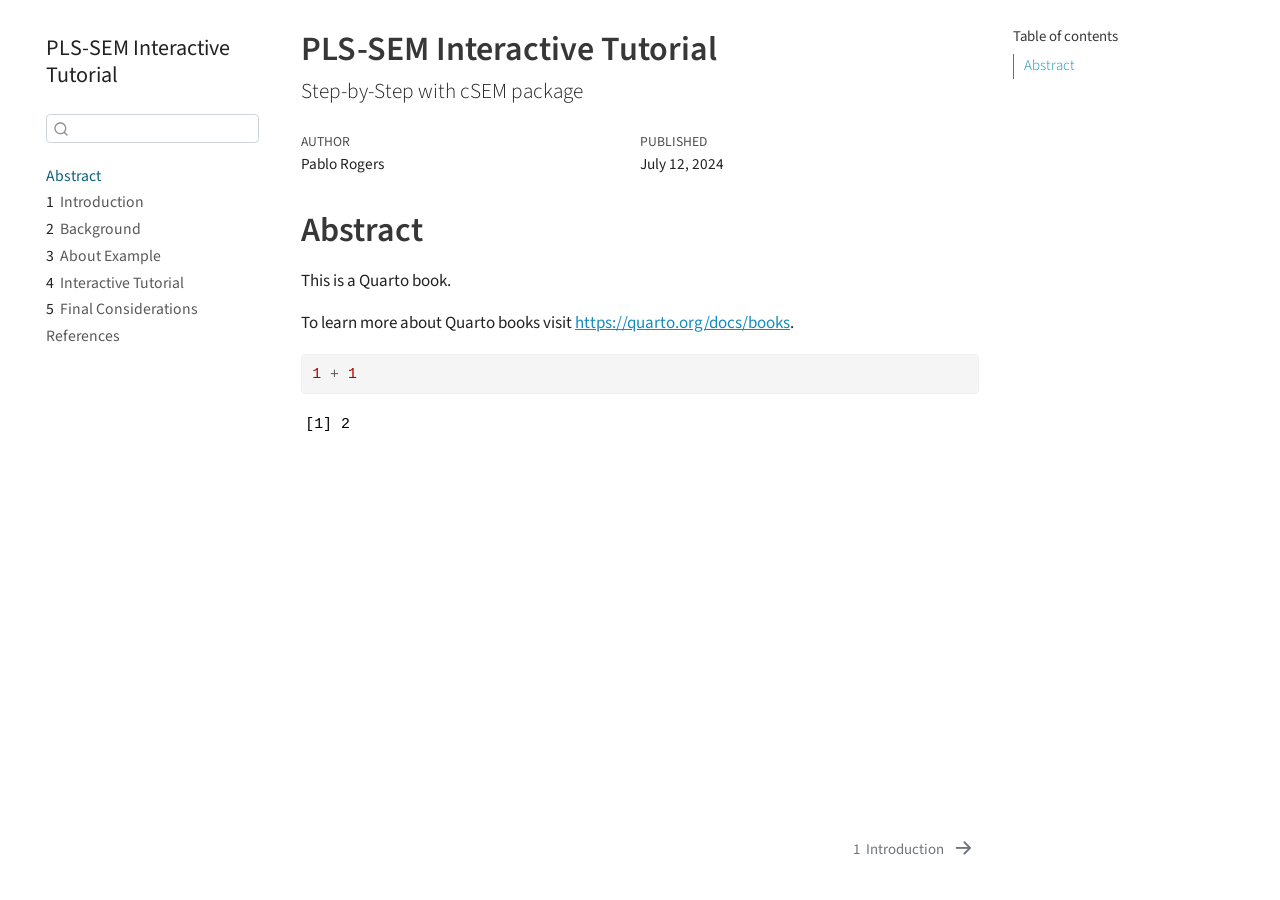
==== _book/index.html @ 88f8410c "Article structure" ====
<!DOCTYPE html>
<html xmlns="http://www.w3.org/1999/xhtml" lang="en" xml:lang="en"><head>

<meta charset="utf-8">
<meta name="generator" content="quarto-1.3.450">

<meta name="viewport" content="width=device-width, initial-scale=1.0, user-scalable=yes">

<meta name="author" content="Pablo Rogers">
<meta name="dcterms.date" content="2024-07-12">

<title>PLS-SEM Interactive Tutorial</title>
<style>
code{white-space: pre-wrap;}
span.smallcaps{font-variant: small-caps;}
div.columns{display: flex; gap: min(4vw, 1.5em);}
div.column{flex: auto; overflow-x: auto;}
div.hanging-indent{margin-left: 1.5em; text-indent: -1.5em;}
ul.task-list{list-style: none;}
ul.task-list li input[type="checkbox"] {
  width: 0.8em;
  margin: 0 0.8em 0.2em -1em; /* quarto-specific, see https://github.com/quarto-dev/quarto-cli/issues/4556 */ 
  vertical-align: middle;
}
/* CSS for syntax highlighting */
pre > code.sourceCode { white-space: pre; position: relative; }
pre > code.sourceCode > span { display: inline-block; line-height: 1.25; }
pre > code.sourceCode > span:empty { height: 1.2em; }
.sourceCode { overflow: visible; }
code.sourceCode > span { color: inherit; text-decoration: inherit; }
div.sourceCode { margin: 1em 0; }
pre.sourceCode { margin: 0; }
@media screen {
div.sourceCode { overflow: auto; }
}
@media print {
pre > code.sourceCode { white-space: pre-wrap; }
pre > code.sourceCode > span { text-indent: -5em; padding-left: 5em; }
}
pre.numberSource code
  { counter-reset: source-line 0; }
pre.numberSource code > span
  { position: relative; left: -4em; counter-increment: source-line; }
pre.numberSource code > span > a:first-child::before
  { content: counter(source-line);
    position: relative; left: -1em; text-align: right; vertical-align: baseline;
    border: none; display: inline-block;
    -webkit-touch-callout: none; -webkit-user-select: none;
    -khtml-user-select: none; -moz-user-select: none;
    -ms-user-select: none; user-select: none;
    padding: 0 4px; width: 4em;
  }
pre.numberSource { margin-left: 3em;  padding-left: 4px; }
div.sourceCode
  {   }
@media screen {
pre > code.sourceCode > span > a:first-child::before { text-decoration: underline; }
}
</style>


<script src="site_libs/quarto-nav/quarto-nav.js"></script>
<script src="site_libs/quarto-nav/headroom.min.js"></script>
<script src="site_libs/clipboard/clipboard.min.js"></script>
<script src="site_libs/quarto-search/autocomplete.umd.js"></script>
<script src="site_libs/quarto-search/fuse.min.js"></script>
<script src="site_libs/quarto-search/quarto-search.js"></script>
<meta name="quarto:offset" content="./">
<link href="./intro.html" rel="next">
<script src="site_libs/quarto-html/quarto.js"></script>
<script src="site_libs/quarto-html/popper.min.js"></script>
<script src="site_libs/quarto-html/tippy.umd.min.js"></script>
<script src="site_libs/quarto-html/anchor.min.js"></script>
<link href="site_libs/quarto-html/tippy.css" rel="stylesheet">
<link href="site_libs/quarto-html/quarto-syntax-highlighting.css" rel="stylesheet" id="quarto-text-highlighting-styles">
<script src="site_libs/bootstrap/bootstrap.min.js"></script>
<link href="site_libs/bootstrap/bootstrap-icons.css" rel="stylesheet">
<link href="site_libs/bootstrap/bootstrap.min.css" rel="stylesheet" id="quarto-bootstrap" data-mode="light">
<script id="quarto-search-options" type="application/json">{
  "location": "sidebar",
  "copy-button": false,
  "collapse-after": 3,
  "panel-placement": "start",
  "type": "textbox",
  "limit": 20,
  "language": {
    "search-no-results-text": "No results",
    "search-matching-documents-text": "matching documents",
    "search-copy-link-title": "Copy link to search",
    "search-hide-matches-text": "Hide additional matches",
    "search-more-match-text": "more match in this document",
    "search-more-matches-text": "more matches in this document",
    "search-clear-button-title": "Clear",
    "search-detached-cancel-button-title": "Cancel",
    "search-submit-button-title": "Submit",
    "search-label": "Search"
  }
}</script>


</head>

<body class="nav-sidebar floating">

<div id="quarto-search-results"></div>
  <header id="quarto-header" class="headroom fixed-top">
  <nav class="quarto-secondary-nav">
    <div class="container-fluid d-flex">
      <button type="button" class="quarto-btn-toggle btn" data-bs-toggle="collapse" data-bs-target="#quarto-sidebar,#quarto-sidebar-glass" aria-controls="quarto-sidebar" aria-expanded="false" aria-label="Toggle sidebar navigation" onclick="if (window.quartoToggleHeadroom) { window.quartoToggleHeadroom(); }">
        <i class="bi bi-layout-text-sidebar-reverse"></i>
      </button>
      <nav class="quarto-page-breadcrumbs" aria-label="breadcrumb"><ol class="breadcrumb"><li class="breadcrumb-item"><a href="./index.html">Abstract</a></li></ol></nav>
      <a class="flex-grow-1" role="button" data-bs-toggle="collapse" data-bs-target="#quarto-sidebar,#quarto-sidebar-glass" aria-controls="quarto-sidebar" aria-expanded="false" aria-label="Toggle sidebar navigation" onclick="if (window.quartoToggleHeadroom) { window.quartoToggleHeadroom(); }">      
      </a>
      <button type="button" class="btn quarto-search-button" aria-label="" onclick="window.quartoOpenSearch();">
        <i class="bi bi-search"></i>
      </button>
    </div>
  </nav>
</header>
<!-- content -->
<div id="quarto-content" class="quarto-container page-columns page-rows-contents page-layout-article">
<!-- sidebar -->
  <nav id="quarto-sidebar" class="sidebar collapse collapse-horizontal sidebar-navigation floating overflow-auto">
    <div class="pt-lg-2 mt-2 text-left sidebar-header">
    <div class="sidebar-title mb-0 py-0">
      <a href="./">PLS-SEM Interactive Tutorial</a> 
    </div>
      </div>
        <div class="mt-2 flex-shrink-0 align-items-center">
        <div class="sidebar-search">
        <div id="quarto-search" class="" title="Search"></div>
        </div>
        </div>
    <div class="sidebar-menu-container"> 
    <ul class="list-unstyled mt-1">
        <li class="sidebar-item">
  <div class="sidebar-item-container"> 
  <a href="./index.html" class="sidebar-item-text sidebar-link active">
 <span class="menu-text">Abstract</span></a>
  </div>
</li>
        <li class="sidebar-item">
  <div class="sidebar-item-container"> 
  <a href="./intro.html" class="sidebar-item-text sidebar-link">
 <span class="menu-text"><span class="chapter-number">1</span>&nbsp; <span class="chapter-title">Introduction</span></span></a>
  </div>
</li>
        <li class="sidebar-item">
  <div class="sidebar-item-container"> 
  <a href="./background.html" class="sidebar-item-text sidebar-link">
 <span class="menu-text"><span class="chapter-number">2</span>&nbsp; <span class="chapter-title">Background</span></span></a>
  </div>
</li>
        <li class="sidebar-item">
  <div class="sidebar-item-container"> 
  <a href="./example.html" class="sidebar-item-text sidebar-link">
 <span class="menu-text"><span class="chapter-number">3</span>&nbsp; <span class="chapter-title">About Example</span></span></a>
  </div>
</li>
        <li class="sidebar-item">
  <div class="sidebar-item-container"> 
  <a href="./tutorial.html" class="sidebar-item-text sidebar-link">
 <span class="menu-text"><span class="chapter-number">4</span>&nbsp; <span class="chapter-title">Interactive Tutorial</span></span></a>
  </div>
</li>
        <li class="sidebar-item">
  <div class="sidebar-item-container"> 
  <a href="./considerations.html" class="sidebar-item-text sidebar-link">
 <span class="menu-text"><span class="chapter-number">5</span>&nbsp; <span class="chapter-title">Final Considerations</span></span></a>
  </div>
</li>
        <li class="sidebar-item">
  <div class="sidebar-item-container"> 
  <a href="./references.html" class="sidebar-item-text sidebar-link">
 <span class="menu-text">References</span></a>
  </div>
</li>
    </ul>
    </div>
</nav>
<div id="quarto-sidebar-glass" data-bs-toggle="collapse" data-bs-target="#quarto-sidebar,#quarto-sidebar-glass"></div>
<!-- margin-sidebar -->
    <div id="quarto-margin-sidebar" class="sidebar margin-sidebar">
        <nav id="TOC" role="doc-toc" class="toc-active">
    <h2 id="toc-title">Table of contents</h2>
   
  <ul>
  <li><a href="#abstract" id="toc-abstract" class="nav-link active" data-scroll-target="#abstract">Abstract</a></li>
  </ul>
</nav>
    </div>
<!-- main -->
<main class="content" id="quarto-document-content">

<header id="title-block-header" class="quarto-title-block default">
<div class="quarto-title">
<h1 class="title">PLS-SEM Interactive Tutorial</h1>
<p class="subtitle lead">Step-by-Step with cSEM package</p>
</div>



<div class="quarto-title-meta">

    <div>
    <div class="quarto-title-meta-heading">Author</div>
    <div class="quarto-title-meta-contents">
             <p>Pablo Rogers </p>
          </div>
  </div>
    
    <div>
    <div class="quarto-title-meta-heading">Published</div>
    <div class="quarto-title-meta-contents">
      <p class="date">July 12, 2024</p>
    </div>
  </div>
  
    
  </div>
  

</header>

<section id="abstract" class="level1 unnumbered">
<h1 class="unnumbered">Abstract</h1>
<p>This is a Quarto book.</p>
<p>To learn more about Quarto books visit <a href="https://quarto.org/docs/books" class="uri">https://quarto.org/docs/books</a>.</p>
<div class="cell">
<div class="sourceCode cell-code" id="cb1"><pre class="sourceCode r code-with-copy"><code class="sourceCode r"><span id="cb1-1"><a href="#cb1-1" aria-hidden="true" tabindex="-1"></a><span class="dv">1</span> <span class="sc">+</span> <span class="dv">1</span></span></code><button title="Copy to Clipboard" class="code-copy-button"><i class="bi"></i></button></pre></div>
<div class="cell-output cell-output-stdout">
<pre><code>[1] 2</code></pre>
</div>
</div>


</section>

</main> <!-- /main -->
<script id="quarto-html-after-body" type="application/javascript">
window.document.addEventListener("DOMContentLoaded", function (event) {
  const toggleBodyColorMode = (bsSheetEl) => {
    const mode = bsSheetEl.getAttribute("data-mode");
    const bodyEl = window.document.querySelector("body");
    if (mode === "dark") {
      bodyEl.classList.add("quarto-dark");
      bodyEl.classList.remove("quarto-light");
    } else {
      bodyEl.classList.add("quarto-light");
      bodyEl.classList.remove("quarto-dark");
    }
  }
  const toggleBodyColorPrimary = () => {
    const bsSheetEl = window.document.querySelector("link#quarto-bootstrap");
    if (bsSheetEl) {
      toggleBodyColorMode(bsSheetEl);
    }
  }
  toggleBodyColorPrimary();  
  const icon = "";
  const anchorJS = new window.AnchorJS();
  anchorJS.options = {
    placement: 'right',
    icon: icon
  };
  anchorJS.add('.anchored');
  const isCodeAnnotation = (el) => {
    for (const clz of el.classList) {
      if (clz.startsWith('code-annotation-')) {                     
        return true;
      }
    }
    return false;
  }
  const clipboard = new window.ClipboardJS('.code-copy-button', {
    text: function(trigger) {
      const codeEl = trigger.previousElementSibling.cloneNode(true);
      for (const childEl of codeEl.children) {
        if (isCodeAnnotation(childEl)) {
          childEl.remove();
        }
      }
      return codeEl.innerText;
    }
  });
  clipboard.on('success', function(e) {
    // button target
    const button = e.trigger;
    // don't keep focus
    button.blur();
    // flash "checked"
    button.classList.add('code-copy-button-checked');
    var currentTitle = button.getAttribute("title");
    button.setAttribute("title", "Copied!");
    let tooltip;
    if (window.bootstrap) {
      button.setAttribute("data-bs-toggle", "tooltip");
      button.setAttribute("data-bs-placement", "left");
      button.setAttribute("data-bs-title", "Copied!");
      tooltip = new bootstrap.Tooltip(button, 
        { trigger: "manual", 
          customClass: "code-copy-button-tooltip",
          offset: [0, -8]});
      tooltip.show();    
    }
    setTimeout(function() {
      if (tooltip) {
        tooltip.hide();
        button.removeAttribute("data-bs-title");
        button.removeAttribute("data-bs-toggle");
        button.removeAttribute("data-bs-placement");
      }
      button.setAttribute("title", currentTitle);
      button.classList.remove('code-copy-button-checked');
    }, 1000);
    // clear code selection
    e.clearSelection();
  });
  function tippyHover(el, contentFn) {
    const config = {
      allowHTML: true,
      content: contentFn,
      maxWidth: 500,
      delay: 100,
      arrow: false,
      appendTo: function(el) {
          return el.parentElement;
      },
      interactive: true,
      interactiveBorder: 10,
      theme: 'quarto',
      placement: 'bottom-start'
    };
    window.tippy(el, config); 
  }
  const noterefs = window.document.querySelectorAll('a[role="doc-noteref"]');
  for (var i=0; i<noterefs.length; i++) {
    const ref = noterefs[i];
    tippyHover(ref, function() {
      // use id or data attribute instead here
      let href = ref.getAttribute('data-footnote-href') || ref.getAttribute('href');
      try { href = new URL(href).hash; } catch {}
      const id = href.replace(/^#\/?/, "");
      const note = window.document.getElementById(id);
      return note.innerHTML;
    });
  }
      let selectedAnnoteEl;
      const selectorForAnnotation = ( cell, annotation) => {
        let cellAttr = 'data-code-cell="' + cell + '"';
        let lineAttr = 'data-code-annotation="' +  annotation + '"';
        const selector = 'span[' + cellAttr + '][' + lineAttr + ']';
        return selector;
      }
      const selectCodeLines = (annoteEl) => {
        const doc = window.document;
        const targetCell = annoteEl.getAttribute("data-target-cell");
        const targetAnnotation = annoteEl.getAttribute("data-target-annotation");
        const annoteSpan = window.document.querySelector(selectorForAnnotation(targetCell, targetAnnotation));
        const lines = annoteSpan.getAttribute("data-code-lines").split(",");
        const lineIds = lines.map((line) => {
          return targetCell + "-" + line;
        })
        let top = null;
        let height = null;
        let parent = null;
        if (lineIds.length > 0) {
            //compute the position of the single el (top and bottom and make a div)
            const el = window.document.getElementById(lineIds[0]);
            top = el.offsetTop;
            height = el.offsetHeight;
            parent = el.parentElement.parentElement;
          if (lineIds.length > 1) {
            const lastEl = window.document.getElementById(lineIds[lineIds.length - 1]);
            const bottom = lastEl.offsetTop + lastEl.offsetHeight;
            height = bottom - top;
          }
          if (top !== null && height !== null && parent !== null) {
            // cook up a div (if necessary) and position it 
            let div = window.document.getElementById("code-annotation-line-highlight");
            if (div === null) {
              div = window.document.createElement("div");
              div.setAttribute("id", "code-annotation-line-highlight");
              div.style.position = 'absolute';
              parent.appendChild(div);
            }
            div.style.top = top - 2 + "px";
            div.style.height = height + 4 + "px";
            let gutterDiv = window.document.getElementById("code-annotation-line-highlight-gutter");
            if (gutterDiv === null) {
              gutterDiv = window.document.createElement("div");
              gutterDiv.setAttribute("id", "code-annotation-line-highlight-gutter");
              gutterDiv.style.position = 'absolute';
              const codeCell = window.document.getElementById(targetCell);
              const gutter = codeCell.querySelector('.code-annotation-gutter');
              gutter.appendChild(gutterDiv);
            }
            gutterDiv.style.top = top - 2 + "px";
            gutterDiv.style.height = height + 4 + "px";
          }
          selectedAnnoteEl = annoteEl;
        }
      };
      const unselectCodeLines = () => {
        const elementsIds = ["code-annotation-line-highlight", "code-annotation-line-highlight-gutter"];
        elementsIds.forEach((elId) => {
          const div = window.document.getElementById(elId);
          if (div) {
            div.remove();
          }
        });
        selectedAnnoteEl = undefined;
      };
      // Attach click handler to the DT
      const annoteDls = window.document.querySelectorAll('dt[data-target-cell]');
      for (const annoteDlNode of annoteDls) {
        annoteDlNode.addEventListener('click', (event) => {
          const clickedEl = event.target;
          if (clickedEl !== selectedAnnoteEl) {
            unselectCodeLines();
            const activeEl = window.document.querySelector('dt[data-target-cell].code-annotation-active');
            if (activeEl) {
              activeEl.classList.remove('code-annotation-active');
            }
            selectCodeLines(clickedEl);
            clickedEl.classList.add('code-annotation-active');
          } else {
            // Unselect the line
            unselectCodeLines();
            clickedEl.classList.remove('code-annotation-active');
          }
        });
      }
  const findCites = (el) => {
    const parentEl = el.parentElement;
    if (parentEl) {
      const cites = parentEl.dataset.cites;
      if (cites) {
        return {
          el,
          cites: cites.split(' ')
        };
      } else {
        return findCites(el.parentElement)
      }
    } else {
      return undefined;
    }
  };
  var bibliorefs = window.document.querySelectorAll('a[role="doc-biblioref"]');
  for (var i=0; i<bibliorefs.length; i++) {
    const ref = bibliorefs[i];
    const citeInfo = findCites(ref);
    if (citeInfo) {
      tippyHover(citeInfo.el, function() {
        var popup = window.document.createElement('div');
        citeInfo.cites.forEach(function(cite) {
          var citeDiv = window.document.createElement('div');
          citeDiv.classList.add('hanging-indent');
          citeDiv.classList.add('csl-entry');
          var biblioDiv = window.document.getElementById('ref-' + cite);
          if (biblioDiv) {
            citeDiv.innerHTML = biblioDiv.innerHTML;
          }
          popup.appendChild(citeDiv);
        });
        return popup.innerHTML;
      });
    }
  }
});
</script>
<nav class="page-navigation">
  <div class="nav-page nav-page-previous">
  </div>
  <div class="nav-page nav-page-next">
      <a href="./intro.html" class="pagination-link">
        <span class="nav-page-text"><span class="chapter-number">1</span>&nbsp; <span class="chapter-title">Introduction</span></span> <i class="bi bi-arrow-right-short"></i>
      </a>
  </div>
</nav>
</div> <!-- /content -->



</body></html>
---- _book/site_libs/quarto-html/tippy.css ----
.tippy-box[data-animation=fade][data-state=hidden]{opacity:0}[data-tippy-root]{max-width:calc(100vw - 10px)}.tippy-box{position:relative;background-color:#333;color:#fff;border-radius:4px;font-size:14px;line-height:1.4;white-space:normal;outline:0;transition-property:transform,visibility,opacity}.tippy-box[data-placement^=top]>.tippy-arrow{bottom:0}.tippy-box[data-placement^=top]>.tippy-arrow:before{bottom:-7px;left:0;border-width:8px 8px 0;border-top-color:initial;transform-origin:center top}.tippy-box[data-placement^=bottom]>.tippy-arrow{top:0}.tippy-box[data-placement^=bottom]>.tippy-arrow:before{top:-7px;left:0;border-width:0 8px 8px;border-bottom-color:initial;transform-origin:center bottom}.tippy-box[data-placement^=left]>.tippy-arrow{right:0}.tippy-box[data-placement^=left]>.tippy-arrow:before{border-width:8px 0 8px 8px;border-left-color:initial;right:-7px;transform-origin:center left}.tippy-box[data-placement^=right]>.tippy-arrow{left:0}.tippy-box[data-placement^=right]>.tippy-arrow:before{left:-7px;border-width:8px 8px 8px 0;border-right-color:initial;transform-origin:center right}.tippy-box[data-inertia][data-state=visible]{transition-timing-function:cubic-bezier(.54,1.5,.38,1.11)}.tippy-arrow{width:16px;height:16px;color:#333}.tippy-arrow:before{content:"";position:absolute;border-color:transparent;border-style:solid}.tippy-content{position:relative;padding:5px 9px;z-index:1}
---- _book/site_libs/quarto-html/quarto-syntax-highlighting.css ----
/* quarto syntax highlight colors */
:root {
  --quarto-hl-ot-color: #003B4F;
  --quarto-hl-at-color: #657422;
  --quarto-hl-ss-color: #20794D;
  --quarto-hl-an-color: #5E5E5E;
  --quarto-hl-fu-color: #4758AB;
  --quarto-hl-st-color: #20794D;
  --quarto-hl-cf-color: #003B4F;
  --quarto-hl-op-color: #5E5E5E;
  --quarto-hl-er-color: #AD0000;
  --quarto-hl-bn-color: #AD0000;
  --quarto-hl-al-color: #AD0000;
  --quarto-hl-va-color: #111111;
  --quarto-hl-bu-color: inherit;
  --quarto-hl-ex-color: inherit;
  --quarto-hl-pp-color: #AD0000;
  --quarto-hl-in-color: #5E5E5E;
  --quarto-hl-vs-color: #20794D;
  --quarto-hl-wa-color: #5E5E5E;
  --quarto-hl-do-color: #5E5E5E;
  --quarto-hl-im-color: #00769E;
  --quarto-hl-ch-color: #20794D;
  --quarto-hl-dt-color: #AD0000;
  --quarto-hl-fl-color: #AD0000;
  --quarto-hl-co-color: #5E5E5E;
  --quarto-hl-cv-color: #5E5E5E;
  --quarto-hl-cn-color: #8f5902;
  --quarto-hl-sc-color: #5E5E5E;
  --quarto-hl-dv-color: #AD0000;
  --quarto-hl-kw-color: #003B4F;
}

/* other quarto variables */
:root {
  --quarto-font-monospace: SFMono-Regular, Menlo, Monaco, Consolas, "Liberation Mono", "Courier New", monospace;
}

pre > code.sourceCode > span {
  color: #003B4F;
}

code span {
  color: #003B4F;
}

code.sourceCode > span {
  color: #003B4F;
}

div.sourceCode,
div.sourceCode pre.sourceCode {
  color: #003B4F;
}

code span.ot {
  color: #003B4F;
  font-style: inherit;
}

code span.at {
  color: #657422;
  font-style: inherit;
}

code span.ss {
  color: #20794D;
  font-style: inherit;
}

code span.an {
  color: #5E5E5E;
  font-style: inherit;
}

code span.fu {
  color: #4758AB;
  font-style: inherit;
}

code span.st {
  color: #20794D;
  font-style: inherit;
}

code span.cf {
  color: #003B4F;
  font-style: inherit;
}

code span.op {
  color: #5E5E5E;
  font-style: inherit;
}

code span.er {
  color: #AD0000;
  font-style: inherit;
}

code span.bn {
  color: #AD0000;
  font-style: inherit;
}

code span.al {
  color: #AD0000;
  font-style: inherit;
}

code span.va {
  color: #111111;
  font-style: inherit;
}

code span.bu {
  font-style: inherit;
}

code span.ex {
  font-style: inherit;
}

code span.pp {
  color: #AD0000;
  font-style: inherit;
}

code span.in {
  color: #5E5E5E;
  font-style: inherit;
}

code span.vs {
  color: #20794D;
  font-style: inherit;
}

code span.wa {
  color: #5E5E5E;
  font-style: italic;
}

code span.do {
  color: #5E5E5E;
  font-style: italic;
}

code span.im {
  color: #00769E;
  font-style: inherit;
}

code span.ch {
  color: #20794D;
  font-style: inherit;
}

code span.dt {
  color: #AD0000;
  font-style: inherit;
}

code span.fl {
  color: #AD0000;
  font-style: inherit;
}

code span.co {
  color: #5E5E5E;
  font-style: inherit;
}

code span.cv {
  color: #5E5E5E;
  font-style: italic;
}

code span.cn {
  color: #8f5902;
  font-style: inherit;
}

code span.sc {
  color: #5E5E5E;
  font-style: inherit;
}

code span.dv {
  color: #AD0000;
  font-style: inherit;
}

code span.kw {
  color: #003B4F;
  font-style: inherit;
}

.prevent-inlining {
  content: "</";
}

/*# sourceMappingURL=debc5d5d77c3f9108843748ff7464032.css.map */
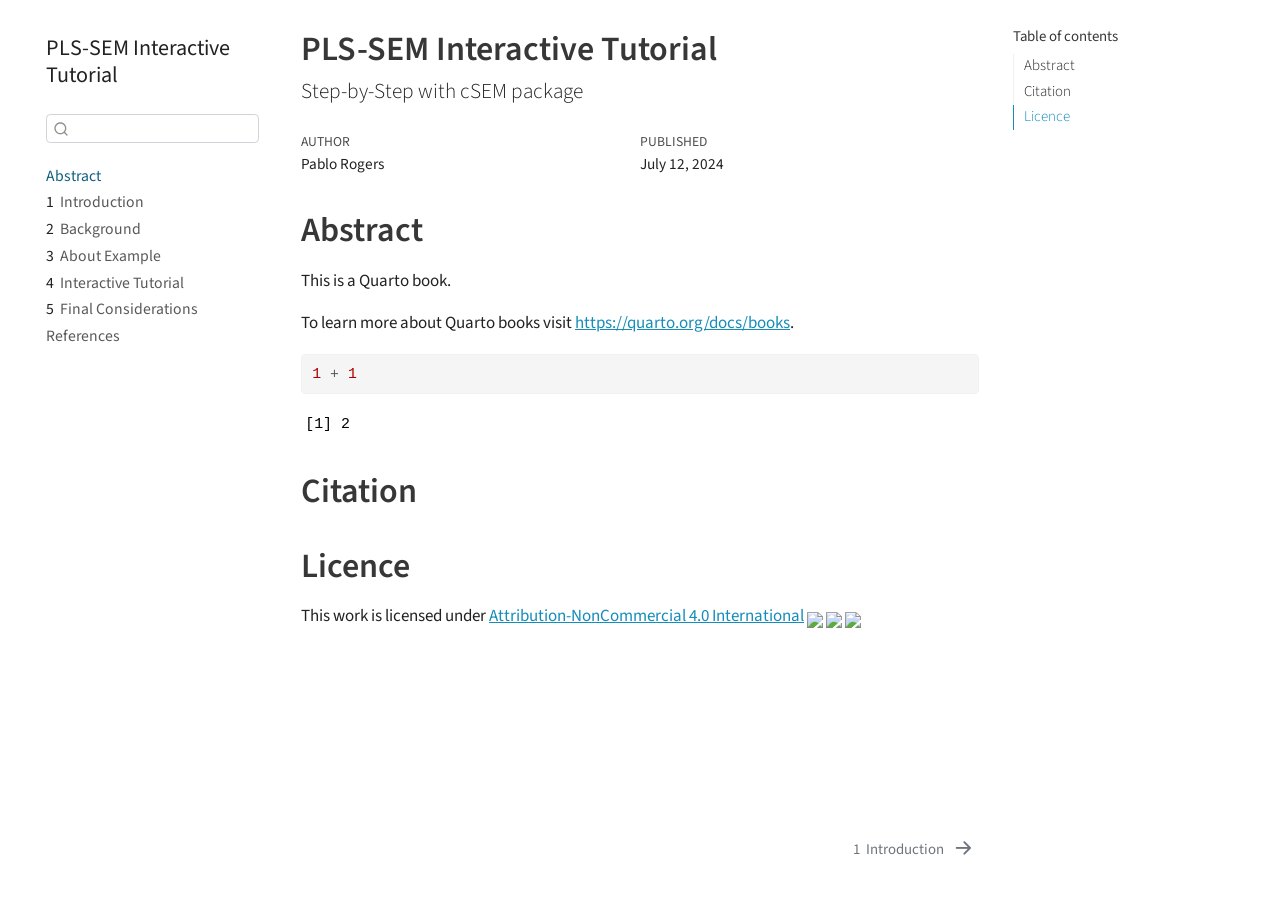
==== commit c2974f32: "Gitignore structure and GitHub Pages Configuration" ====
--- a/_book/index.html
+++ b/_book/index.html
@@ -187,6 +187,8 @@
    
   <ul>
   <li><a href="#abstract" id="toc-abstract" class="nav-link active" data-scroll-target="#abstract">Abstract</a></li>
+  <li><a href="#citation" id="toc-citation" class="nav-link" data-scroll-target="#citation">Citation</a></li>
+  <li><a href="#licence" id="toc-licence" class="nav-link" data-scroll-target="#licence">Licence</a></li>
   </ul>
 </nav>
     </div>
@@ -233,6 +235,15 @@
 <pre><code>[1] 2</code></pre>
 </div>
 </div>
+</section>
+<section id="citation" class="level1">
+<h1>Citation</h1>
+</section>
+<section id="licence" class="level1">
+<h1>Licence</h1>
+<p xmlns:cc="http://creativecommons.org/ns#">
+This work is licensed under <a href="http://creativecommons.org/licenses/by-nc/4.0/?ref=chooser-v1" target="_blank" rel="license noopener noreferrer" style="display:inline-block;">Attribution-NonCommercial 4.0 International<img style="height:22px!important;margin-left:3px;vertical-align:text-bottom;" src="https://mirrors.creativecommons.org/presskit/icons/cc.svg?ref=chooser-v1"><img style="height:22px!important;margin-left:3px;vertical-align:text-bottom;" src="https://mirrors.creativecommons.org/presskit/icons/by.svg?ref=chooser-v1"><img style="height:22px!important;margin-left:3px;vertical-align:text-bottom;" src="https://mirrors.creativecommons.org/presskit/icons/nc.svg?ref=chooser-v1"></a>
+</p>
 
 
 </section>
